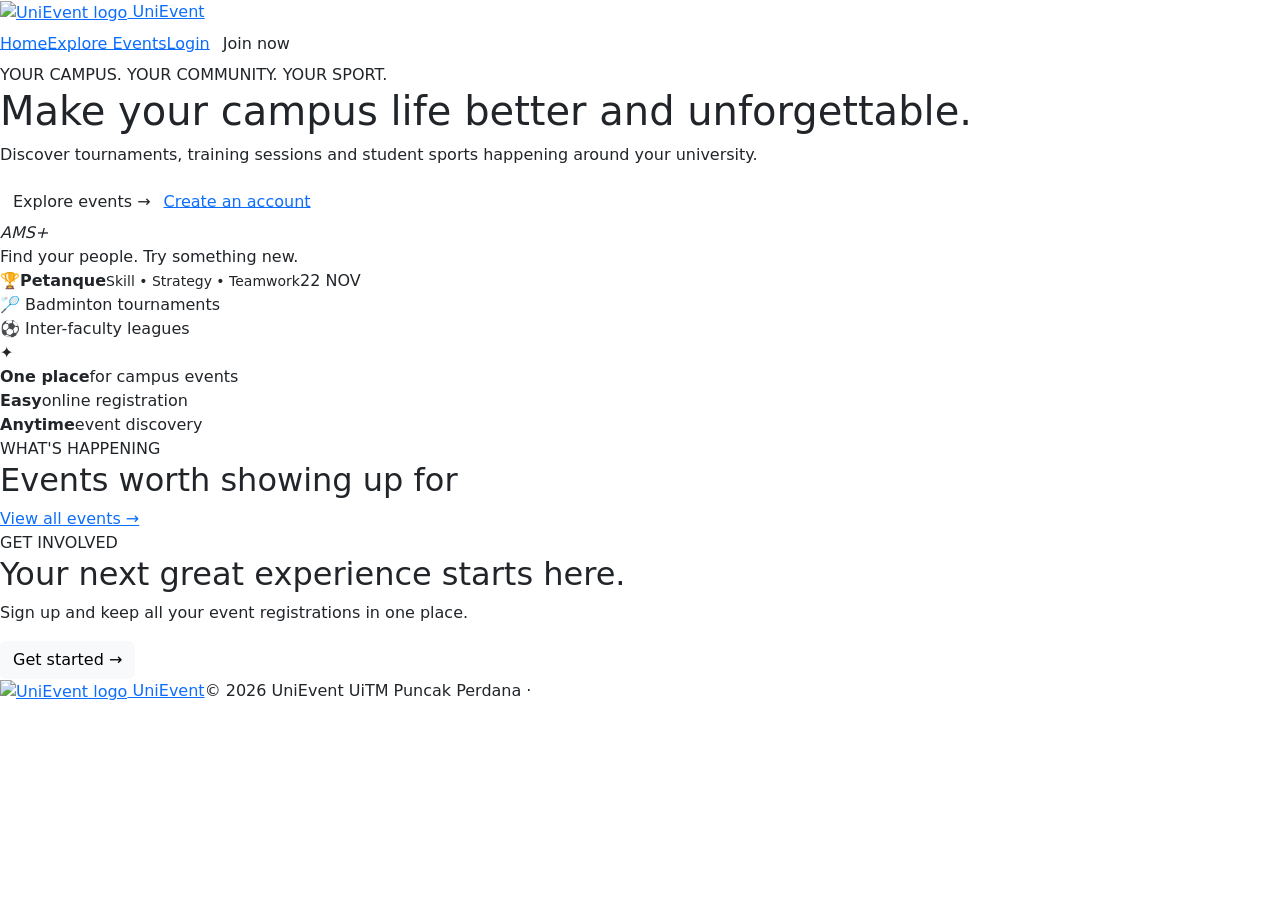
==== index.html @ e420d277 "Add files via upload" ====
<!DOCTYPE html>
<html lang="en">
<head>
  <meta charset="UTF-8"><meta name="viewport" content="width=device-width, initial-scale=1.0">
  <meta name="description" content="Discover, explore and register for university campus sports events with UniEvent.">
  <title>UniEvent | Campus Sports Events</title><link href="https://cdn.jsdelivr.net/npm/bootstrap@5.3.3/dist/css/bootstrap.min.css" rel="stylesheet"><link rel="stylesheet" href="css/style.css">
  <script defer src="js/app.js"></script>
</head>
<body>
<header class="topbar"><a class="brand" href="index.html"><img class="brand-logo" src="images/logo.jpg.png" alt="UniEvent logo"> UniEvent</a>
  <nav><a class="active" href="index.html">Home</a><a href="events.html">Explore Events</a><a href="login.html">Login</a><a class="btn btn-small" href="register.html">Join now</a></nav>
</header>
<main>
  <section class="hero wrap">
    <div class="hero-copy"><span class="eyebrow">YOUR CAMPUS. YOUR COMMUNITY. YOUR SPORT.</span>
      <h1>Make your campus life better and  <span class="gradient-text">unforgettable.</span></h1>
      <p>Discover tournaments, training sessions and student sports happening around your university.</p>
      <div class="hero-actions"><a class="btn" href="events.html">Explore events <span>→</span></a><a class="text-link" href="register.html">Create an account</a></div>
      <div class="hero-proof"><div class="avatar-stack"><i>A</i><i>M</i><i>S</i><i>+</i></div><span>Find your people. Try something new.</span></div>
    </div>
    <div class="hero-art"><div class="art-orbit orbit-one"></div><div class="art-orbit orbit-two"></div><div class="art-card art-card-main"><span class="art-emoji">🏆</span><b>Petanque</b><small>Skill • Strategy • Teamwork</small><span class="art-date">22 NOV</span></div><div class="floating-tag tag-one">🏸 Badminton tournaments</div><div class="floating-tag tag-two">⚽ Inter-faculty leagues</div><div class="art-spark">✦</div></div>
  </section>
  <section class="stats-strip wrap"><div><b>One place</b><span>for campus events</span></div><div><b>Easy</b><span>online registration</span></div><div><b>Anytime</b><span>event discovery</span></div></section>
  <section class="section wrap"><div class="section-heading"><div><span class="eyebrow">WHAT'S HAPPENING</span><h2>Events worth showing up for</h2></div><a class="text-link" href="events.html">View all events →</a></div><div id="featured-events" class="event-grid"></div></section>
  <section class="cta wrap"><div><span class="eyebrow">GET INVOLVED</span><h2>Your next great experience starts here.</h2><p>Sign up and keep all your event registrations in one place.</p></div><a class="btn btn-light" href="register.html">Get started →</a></section>
</main>
<footer class="footer"><div class="wrap footer-inner"><a class="brand" href="index.html"><img class="brand-logo" src="images/logo.jpg.png" alt="UniEvent logo"> UniEvent</a><span>© 2026 UniEvent UiTM Puncak Perdana · </span></div></footer>
</body></html>
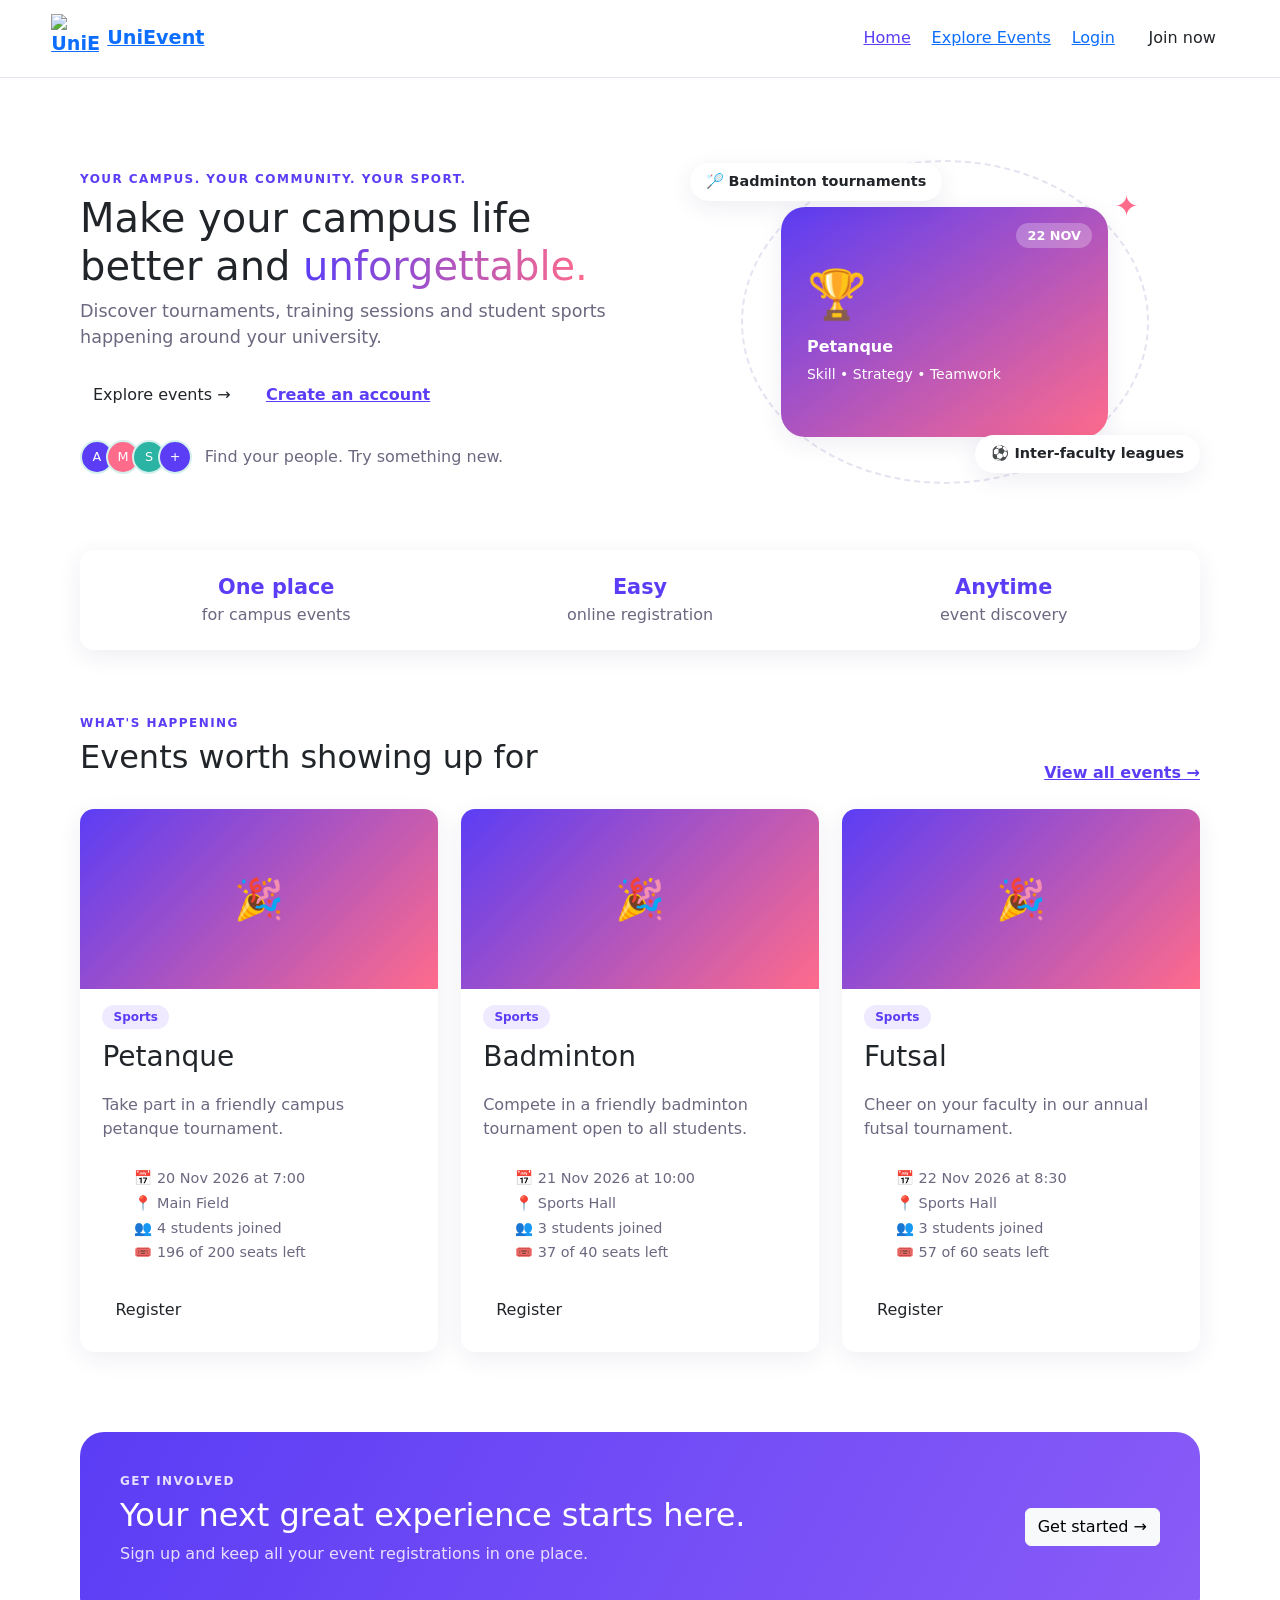
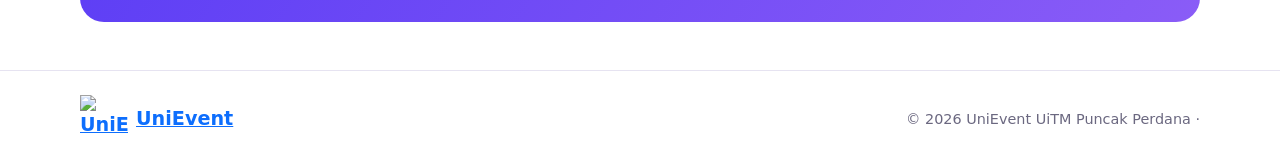
==== commit 6172937a: "Include Bootstrap and custom stylesheets in index.html Added link to external stylesheet and script." ====
--- a/index.html
+++ b/index.html
@@ -1,5 +1,7 @@
 <!DOCTYPE html>
 <html lang="en">
+  <link rel="stylesheet" href="style.css">
+<script defer src="app.js"></script>
 <head>
   <meta charset="UTF-8"><meta name="viewport" content="width=device-width, initial-scale=1.0">
   <meta name="description" content="Discover, explore and register for university campus sports events with UniEvent.">
@@ -25,4 +27,4 @@
   <section class="cta wrap"><div><span class="eyebrow">GET INVOLVED</span><h2>Your next great experience starts here.</h2><p>Sign up and keep all your event registrations in one place.</p></div><a class="btn btn-light" href="register.html">Get started →</a></section>
 </main>
 <footer class="footer"><div class="wrap footer-inner"><a class="brand" href="index.html"><img class="brand-logo" src="images/logo.jpg.png" alt="UniEvent logo"> UniEvent</a><span>© 2026 UniEvent UiTM Puncak Perdana · </span></div></footer>
-</body></html>+</body></html>
--- a/style.css
+++ b/style.css
@@ -0,0 +1,151 @@
+
+
+/* 1. VARIABLES */
+:root {
+  --bg: #d5f1ee; --surface: #ffffff; --ink: #1d1b2e; --muted: #6b6880;
+  --brand: #5b3df5; --brand-dark: #4529d4; --accent: #ff6b8b;
+  --line: #e6e3f1; --ok: #1a8f5a; --bad: #d1344f;
+  --radius: 14px; --shadow: 0 6px 24px rgba(40, 30, 100, .08);
+}
+
+/* 2. BASE */
+* { box-sizing: border-box; margin: 0; padding: 0; }
+body { font-family: "Segoe UI", system-ui, Arial, sans-serif; background: var(--bg); color: var(--ink); line-height: 1.6; }
+a { color: inherit; text-decoration: none; }
+ul { list-style: none; }
+h1 { font-size: clamp(2rem, 5vw, 3.4rem); line-height: 1.15; margin-bottom: .6rem; }
+h2 { font-size: 1.7rem; line-height: 1.25; }
+h3 { font-size: 1.15rem; }
+.wrap { width: min(1120px, 92%); margin: 0 auto; }
+.page-main { padding: 2.5rem 0 4rem; min-height: 70vh; }
+.muted { color: var(--muted); }
+.eyebrow { display: block; font-size: .75rem; font-weight: 700; letter-spacing: .12em; color: var(--brand); margin-bottom: .4rem; }
+.empty { grid-column: 1 / -1; padding: 2rem; text-align: center; color: var(--muted); background: var(--surface); border: 1px dashed var(--line); border-radius: var(--radius); }
+:focus-visible { outline: 3px solid var(--accent); outline-offset: 2px; }
+
+/* 3. HEADER / FOOTER */
+.topbar { display: flex; justify-content: space-between; align-items: center; padding: .9rem 4%; background: var(--surface); border-bottom: 1px solid var(--line); position: sticky; top: 0; z-index: 10; }
+.brand { display: flex; align-items: center; gap: .5rem; font-weight: 800; font-size: 1.2rem; }
+.brand-logo { display: block; width: 48px; height: 48px; object-fit: contain; }
+.brand-mark { display: grid; place-items: center; width: 34px; height: 34px; background: linear-gradient(135deg, var(--brand), var(--accent)); color: #fff; border-radius: 10px; }
+.topbar nav { display: flex; align-items: center; gap: 1.3rem; font-weight: 500; }
+.topbar nav a:hover, .topbar nav a.active { color: var(--brand); }
+.nav-button { background: none; border: 1px solid var(--line); padding: .4rem .9rem; border-radius: 999px; cursor: pointer; font: inherit; }
+.nav-button:hover { border-color: var(--brand); color: var(--brand); }
+.footer { background: var(--surface); border-top: 1px solid var(--line); padding: 1.5rem 0; color: var(--muted); font-size: .9rem; }
+.footer-inner { display: flex; justify-content: space-between; align-items: center; flex-wrap: wrap; gap: .5rem; }
+
+/* 4. BUTTONS */
+.btn { display: inline-block; background: var(--brand); color: #f5f7f7; border: 2px solid var(--brand); padding: .75rem 1.4rem; border-radius: 999px; font: inherit; font-weight: 600; cursor: pointer; transition: background .2s, transform .1s; }
+.btn:hover { background: var(--brand-dark); }
+.btn:active { transform: scale(.98); }
+.btn-small { padding: .4rem 1rem; font-size: .9rem; }
+.btn-outline { background: transparent; color: var(--brand); }
+.btn-outline:hover { background: var(--brand); color: #9470d3; }
+.btn-light { background: #8fb4d8; color: var(--brand); border-color: #74ed8e; }
+.btn-light:hover { background: #70e498; }
+.btn-danger { background: var(--bad); border-color: var(--bad); }
+.btn-danger:hover { background: #a82640; }
+.btn:disabled { opacity: .55; cursor: not-allowed; }
+.btn.full { width: 100%; }
+.text-link { color: var(--brand); font-weight: 600; }
+.text-link:hover { text-decoration: underline; }
+
+/* 5. HOME PAGE */
+.hero { display: grid; grid-template-columns: 1.1fr 1fr; gap: 3rem; align-items: center; padding: 4rem 0 3rem; }
+.gradient-text { background: linear-gradient(90deg, var(--brand), var(--accent)); -webkit-background-clip: text; background-clip: text; color: transparent; }
+.hero-copy p { color: var(--muted); font-size: 1.1rem; max-width: 52ch; }
+.hero-actions { display: flex; align-items: center; gap: 1.4rem; margin: 1.6rem 0; }
+.hero-proof { display: flex; align-items: center; gap: .8rem; color: var(--muted); }
+.avatar-stack { display: flex; }
+.avatar-stack i { width: 34px; height: 34px; margin-left: -8px; border: 2px solid var(--bg); border-radius: 50%; display: grid; place-items: center; font-style: normal; font-size: .8rem; color: #fff; background: var(--brand); }
+.avatar-stack i:nth-child(2) { background: var(--accent); }
+.avatar-stack i:nth-child(3) { background: #2bb3a3; }
+.avatar-stack i:first-child { margin-left: 0; }
+.hero-art { position: relative; min-height: 360px; }
+.art-orbit { position: absolute; border: 2px dashed var(--line); border-radius: 50%; }
+.orbit-one { inset: 5% 10%; }
+.orbit-two { inset: 20% 25%; }
+.art-card { position: absolute; inset: 18% 18%; background: linear-gradient(145deg, var(--brand), var(--accent)); color: #fff; border-radius: 24px; padding: 1.6rem; display: flex; flex-direction: column; justify-content: center; gap: .3rem; box-shadow: var(--shadow); }
+.art-emoji { font-size: 3rem; }
+.art-date { position: absolute; top: 1rem; right: 1rem; background: rgba(255,255,255,.25); padding: .2rem .7rem; border-radius: 999px; font-size: .8rem; font-weight: 700; }
+.floating-tag { position: absolute; background: var(--surface); padding: .5rem 1rem; border-radius: 999px; box-shadow: var(--shadow); font-size: .9rem; font-weight: 600; }
+.tag-one { top: 6%; left: 0; }
+.tag-two { bottom: 8%; right: 0; }
+.art-spark { position: absolute; top: 12%; right: 12%; color: var(--accent); font-size: 1.8rem; }
+.stats-strip { display: grid; grid-template-columns: repeat(3, 1fr); gap: 1rem; padding: 1.4rem; background: var(--surface); border-radius: var(--radius); box-shadow: var(--shadow); text-align: center; }
+.stats-strip b { display: block; font-size: 1.3rem; color: var(--brand); }
+.stats-strip span { color: var(--muted); }
+.section { padding: 4rem 0 2rem; }
+.section-heading { display: flex; justify-content: space-between; align-items: end; margin-bottom: 1.5rem; gap: 1rem; }
+.cta { display: flex; justify-content: space-between; align-items: center; gap: 1.5rem; margin: 3rem auto; padding: 2.5rem; border-radius: 24px; background: linear-gradient(120deg, var(--brand), #8a5cf7); color: #fff; }
+.cta .eyebrow, .cta p { color: #e7defe; }
+
+/* 6. EVENTS */
+.page-intro { margin-bottom: 1.8rem; }
+.page-intro p { color: var(--muted); }
+.filter-bar { display: flex; gap: .8rem; margin-bottom: 1.8rem; flex-wrap: wrap; }
+.filter-bar input, .filter-bar select { padding: .7rem 1rem; border: 1px solid var(--line); border-radius: 999px; font: inherit; background: var(--surface); }
+.filter-bar input { flex: 1; min-width: 220px; }
+.event-grid { display: grid; grid-template-columns: repeat(auto-fill, minmax(280px, 1fr)); gap: 1.4rem; }
+.event-card { background: var(--surface); border-radius: var(--radius); padding: 1.4rem; box-shadow: var(--shadow); display: flex; flex-direction: column; gap: .7rem; transition: transform .2s; }
+.event-card:hover { transform: translateY(-4px); }
+.event-image-wrap { height: 180px; margin: -1.4rem -1.4rem .3rem; position: relative; overflow: hidden; border-radius: var(--radius) var(--radius) 0 0; background: linear-gradient(135deg, #5b3df5, #ff6b8b); }
+.event-image { position: absolute; inset: 0; width: 100%; height: 100%; object-fit: cover; }
+.event-image-placeholder { height: 100%; display: grid; place-items: center; font-size: 2.5rem; }
+.event-card .btn { margin-top: auto; align-self: flex-start; }
+.tag { align-self: flex-start; background: #efeaff; color: var(--brand); font-size: .75rem; font-weight: 700; padding: .2rem .7rem; border-radius: 999px; }
+.event-meta { font-size: .9rem; color: var(--muted); display: grid; gap: .2rem; }
+.chart-panel { margin-bottom: 1.4rem; }
+.chart-grid { display: grid; grid-template-columns: repeat(2, minmax(0, 1fr)); gap: 1.4rem; }
+.chart-grid .chart-panel { margin-bottom: 1.4rem; min-width: 0; }
+.chart-container { position: relative; height: 320px; margin-top: 1rem; }
+
+/* 7. FORMS / AUTH */
+.auth-wrap { min-height: 80vh; display: grid; place-items: center; padding: 2rem 0; }
+.auth-card { width: min(440px, 92%); background: var(--surface); padding: 2.2rem; border-radius: 20px; box-shadow: var(--shadow); }
+.auth-card h1 { font-size: 1.8rem; }
+form { display: grid; gap: 1rem; margin-top: 1.2rem; }
+label { display: grid; gap: .3rem; font-weight: 600; font-size: .9rem; }
+input, select, textarea { padding: .7rem .9rem; border: 1px solid var(--line); border-radius: 10px; font: inherit; width: 100%; background: #fff; }
+input:focus, select:focus, textarea:focus { border-color: var(--brand); outline: none; box-shadow: 0 0 0 3px #e4dcff; }
+.form-message { min-height: 1.2rem; font-size: .9rem; }
+.form-message.error { color: var(--bad); }
+.form-message.success { color: var(--ok); }
+.auth-foot { margin-top: 1.2rem; text-align: center; color: var(--muted); }
+.auth-foot a { color: var(--brand); font-weight: 600; }
+.demo-box { margin-top: 1.2rem; padding: 1rem; background: #f3f0ff; border-radius: 10px; display: grid; gap: .2rem; font-size: .85rem; }
+
+/* 8. DASHBOARDS */
+.dashboard-heading { display: flex; justify-content: space-between; align-items: end; margin-bottom: 1.6rem; gap: 1rem; }
+.metric-grid { display: grid; grid-template-columns: repeat(2, 1fr); gap: 1.2rem; margin-bottom: 2.5rem; }
+.metric-grid.three { grid-template-columns: repeat(3, 1fr); margin-bottom: 1.6rem; }
+.metric { background: var(--surface); padding: 1.4rem; border-radius: var(--radius); box-shadow: var(--shadow); display: grid; }
+.metric span { color: var(--muted); font-size: .9rem; }
+.metric b { font-size: 2.2rem; color: var(--brand); line-height: 1.2; }
+.metric small { color: var(--muted); }
+.admin-layout { display: grid; grid-template-columns: 1fr 1fr; gap: 1.4rem; align-items: start; }
+.panel { background: var(--surface); padding: 1.6rem; border-radius: var(--radius); box-shadow: var(--shadow); }
+.form-row { display: grid; grid-template-columns: 1fr 1fr; gap: 1rem; }
+.admin-event-list { display: grid; grid-template-columns: repeat(auto-fit, minmax(240px, 1fr)); gap: .8rem; margin-top: 1rem; }
+.admin-event { display: flex; justify-content: space-between; align-items: center; gap: 1rem; padding: .9rem; border: 1px solid var(--line); border-radius: 10px; }
+.admin-event small { display: block; }
+.admin-actions { display: flex; gap: .5rem; }
+.participants-panel { margin-top: 1.4rem; }
+.participant-overview-grid { display: grid; grid-template-columns: repeat(auto-fit, minmax(240px, 1fr)); gap: 1rem; margin-top: 1rem; }
+.participant-group { min-width: 0; padding: 1rem; border: 1px solid var(--line); border-radius: 10px; }
+.participant-group ul { margin-top: .5rem; display: grid; gap: .2rem; }
+
+/* 9. RESPONSIVE */
+@media (max-width: 860px) {
+  .hero, .admin-layout, .chart-grid { grid-template-columns: 1fr; }
+  .hero-art { min-height: 300px; }
+  .metric-grid.three { grid-template-columns: 1fr; }
+  .cta { flex-direction: column; align-items: flex-start; }
+}
+@media (max-width: 560px) {
+  .topbar { flex-direction: column; gap: .6rem; }
+  .topbar nav { flex-wrap: wrap; justify-content: center; gap: .8rem; }
+  .stats-strip, .form-row { grid-template-columns: 1fr; }
+}
+@media (prefers-reduced-motion: reduce) { * { transition: none !important; } }
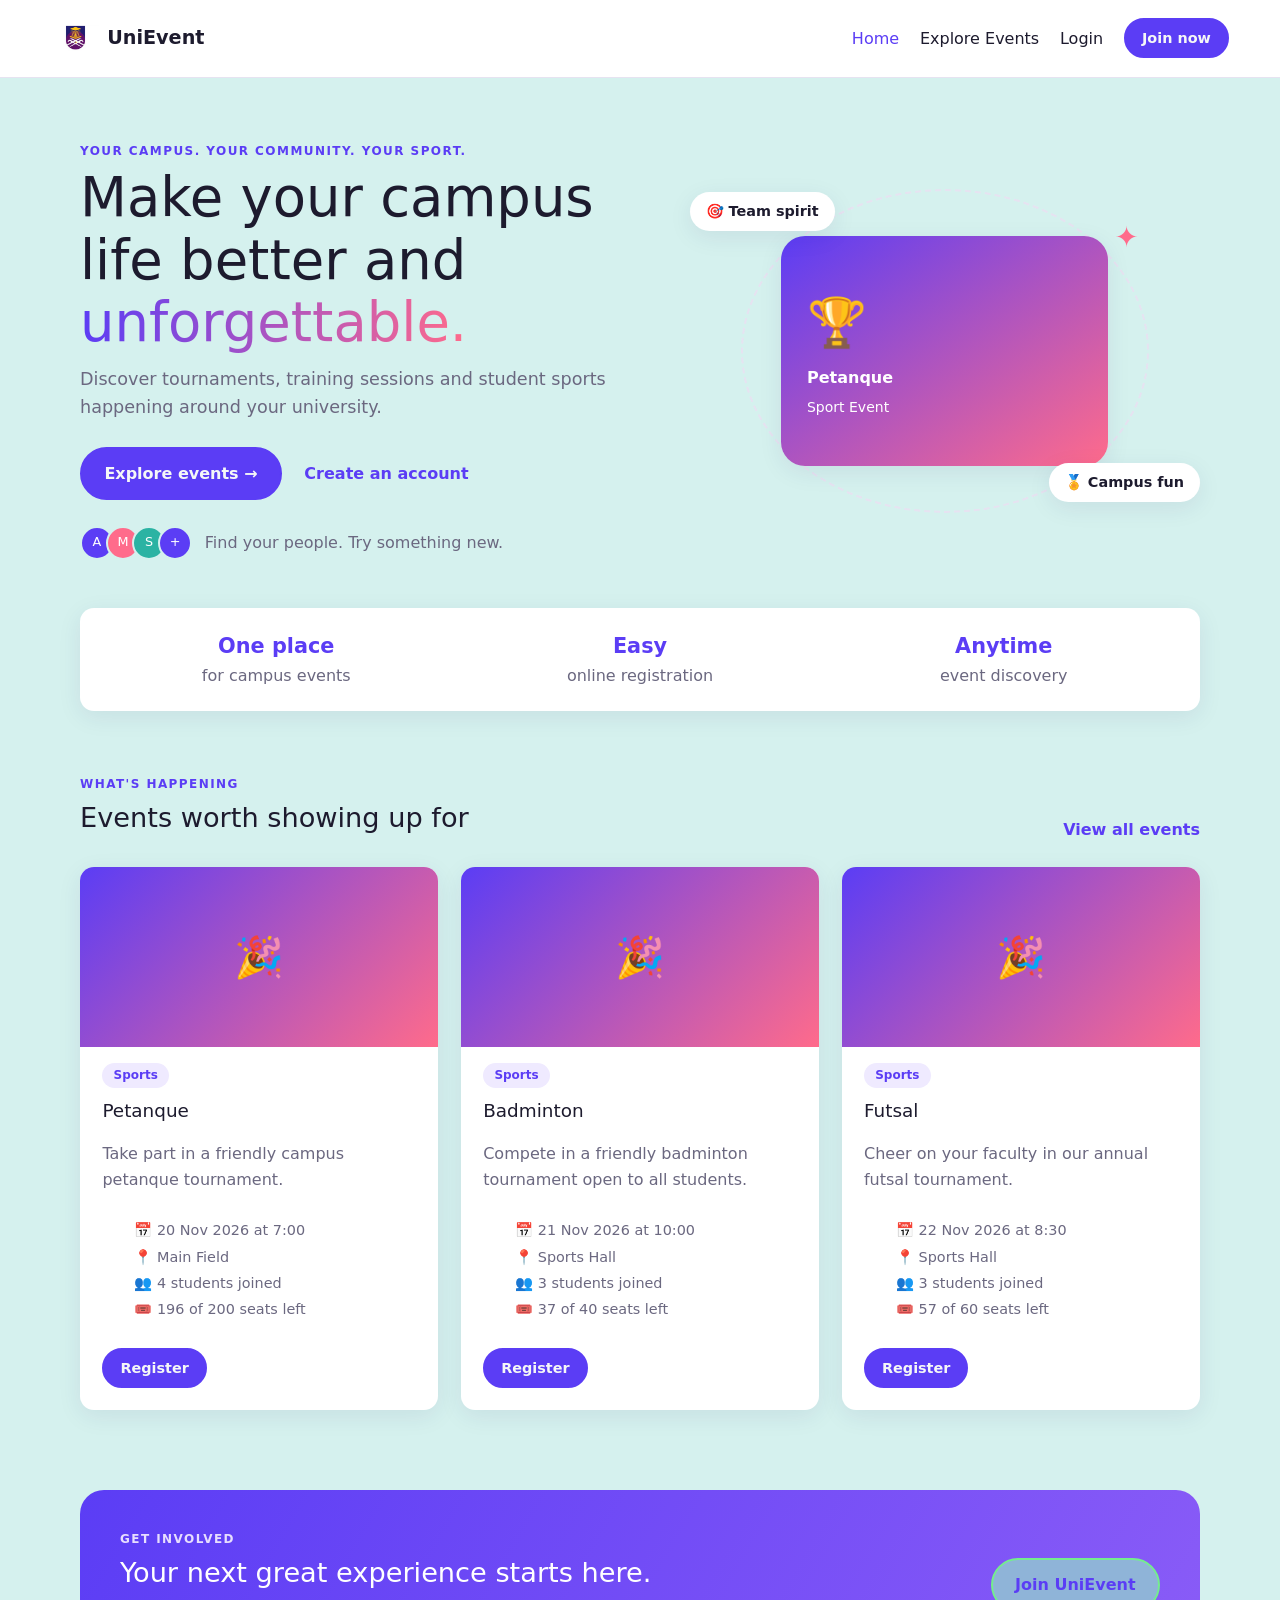
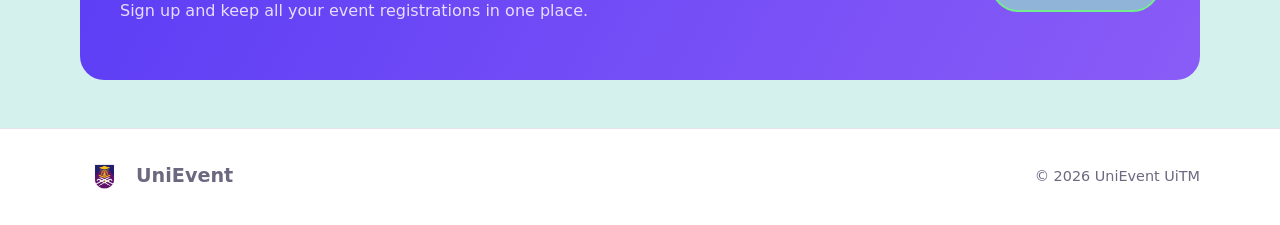
==== commit fc9d9d55: "Refactor index.html structure and improve layout" ====
--- a/index.html
+++ b/index.html
@@ -1,30 +1,123 @@
 <!DOCTYPE html>
 <html lang="en">
+<head>
+  <meta charset="UTF-8">
+  <meta name="viewport" content="width=device-width, initial-scale=1.0">
+  <meta name="description" content="Discover, explore and register for university campus sports events with UniEvent.">
+  <title>UniEvent | Campus Sports Events</title>
+
+  <link href="https://cdn.jsdelivr.net/npm/bootstrap@5.3.3/dist/css/bootstrap.min.css" rel="stylesheet">
   <link rel="stylesheet" href="style.css">
-<script defer src="app.js"></script>
-<head>
-  <meta charset="UTF-8"><meta name="viewport" content="width=device-width, initial-scale=1.0">
-  <meta name="description" content="Discover, explore and register for university campus sports events with UniEvent.">
-  <title>UniEvent | Campus Sports Events</title><link href="https://cdn.jsdelivr.net/npm/bootstrap@5.3.3/dist/css/bootstrap.min.css" rel="stylesheet"><link rel="stylesheet" href="css/style.css">
-  <script defer src="js/app.js"></script>
+  <script defer src="app.js"></script>
 </head>
+
 <body>
-<header class="topbar"><a class="brand" href="index.html"><img class="brand-logo" src="images/logo.jpg.png" alt="UniEvent logo"> UniEvent</a>
-  <nav><a class="active" href="index.html">Home</a><a href="events.html">Explore Events</a><a href="login.html">Login</a><a class="btn btn-small" href="register.html">Join now</a></nav>
-</header>
-<main>
-  <section class="hero wrap">
-    <div class="hero-copy"><span class="eyebrow">YOUR CAMPUS. YOUR COMMUNITY. YOUR SPORT.</span>
-      <h1>Make your campus life better and  <span class="gradient-text">unforgettable.</span></h1>
-      <p>Discover tournaments, training sessions and student sports happening around your university.</p>
-      <div class="hero-actions"><a class="btn" href="events.html">Explore events <span>→</span></a><a class="text-link" href="register.html">Create an account</a></div>
-      <div class="hero-proof"><div class="avatar-stack"><i>A</i><i>M</i><i>S</i><i>+</i></div><span>Find your people. Try something new.</span></div>
+  <header class="topbar">
+    <a class="brand" href="index.html">
+      <img class="brand-logo" src="logo.jpg.png" alt="UniEvent logo">
+      UniEvent
+    </a>
+
+    <nav>
+      <a class="active" href="index.html">Home</a>
+      <a href="events.html">Explore Events</a>
+      <a href="login.html">Login</a>
+      <a class="btn btn-small" href="register.html">Join now</a>
+    </nav>
+  </header>
+
+  <main>
+    <section class="hero wrap">
+      <div class="hero-copy">
+        <span class="eyebrow">YOUR CAMPUS. YOUR COMMUNITY. YOUR SPORT.</span>
+
+        <h1>
+          Make your campus life better and
+          <span class="gradient-text">unforgettable.</span>
+        </h1>
+
+        <p>
+          Discover tournaments, training sessions and student sports happening
+          around your university.
+        </p>
+
+        <div class="hero-actions">
+          <a class="btn" href="events.html">Explore events <span>→</span></a>
+          <a class="text-link" href="register.html">Create an account</a>
+        </div>
+
+        <div class="hero-proof">
+          <div class="avatar-stack">
+            <i>A</i><i>M</i><i>S</i><i>+</i>
+          </div>
+          <span>Find your people. Try something new.</span>
+        </div>
+      </div>
+
+      <div class="hero-art">
+        <div class="art-orbit orbit-one"></div>
+        <div class="art-orbit orbit-two"></div>
+
+        <div class="art-card art-card-main">
+          <span class="art-emoji">🏆</span>
+          <b>Petanque</b>
+          <small>Sport Event</small>
+        </div>
+
+        <span class="floating-tag tag-one">🎯 Team spirit</span>
+        <span class="floating-tag tag-two">🏅 Campus fun</span>
+        <span class="art-spark">✦</span>
+      </div>
+    </section>
+
+    <section class="stats-strip wrap">
+      <div>
+        <b>One place</b>
+        <span>for campus events</span>
+      </div>
+      <div>
+        <b>Easy</b>
+        <span>online registration</span>
+      </div>
+      <div>
+        <b>Anytime</b>
+        <span>event discovery</span>
+      </div>
+    </section>
+
+    <section class="section wrap">
+      <div class="section-heading">
+        <div>
+          <span class="eyebrow">WHAT'S HAPPENING</span>
+          <h2>Events worth showing up for</h2>
+        </div>
+
+        <a class="text-link" href="events.html">View all events</a>
+      </div>
+
+      <div id="featured-events" class="event-grid"></div>
+    </section>
+
+    <section class="cta wrap">
+      <div>
+        <span class="eyebrow">GET INVOLVED</span>
+        <h2>Your next great experience starts here.</h2>
+        <p>Sign up and keep all your event registrations in one place.</p>
+      </div>
+
+      <a class="btn btn-light" href="register.html">Join UniEvent</a>
+    </section>
+  </main>
+
+  <footer class="footer">
+    <div class="wrap footer-inner">
+      <a class="brand" href="index.html">
+        <img class="brand-logo" src="logo.jpg.png" alt="UniEvent logo">
+        UniEvent
+      </a>
+
+      <span>© 2026 UniEvent UiTM</span>
     </div>
-    <div class="hero-art"><div class="art-orbit orbit-one"></div><div class="art-orbit orbit-two"></div><div class="art-card art-card-main"><span class="art-emoji">🏆</span><b>Petanque</b><small>Skill • Strategy • Teamwork</small><span class="art-date">22 NOV</span></div><div class="floating-tag tag-one">🏸 Badminton tournaments</div><div class="floating-tag tag-two">⚽ Inter-faculty leagues</div><div class="art-spark">✦</div></div>
-  </section>
-  <section class="stats-strip wrap"><div><b>One place</b><span>for campus events</span></div><div><b>Easy</b><span>online registration</span></div><div><b>Anytime</b><span>event discovery</span></div></section>
-  <section class="section wrap"><div class="section-heading"><div><span class="eyebrow">WHAT'S HAPPENING</span><h2>Events worth showing up for</h2></div><a class="text-link" href="events.html">View all events →</a></div><div id="featured-events" class="event-grid"></div></section>
-  <section class="cta wrap"><div><span class="eyebrow">GET INVOLVED</span><h2>Your next great experience starts here.</h2><p>Sign up and keep all your event registrations in one place.</p></div><a class="btn btn-light" href="register.html">Get started →</a></section>
-</main>
-<footer class="footer"><div class="wrap footer-inner"><a class="brand" href="index.html"><img class="brand-logo" src="images/logo.jpg.png" alt="UniEvent logo"> UniEvent</a><span>© 2026 UniEvent UiTM Puncak Perdana · </span></div></footer>
-</body></html>
+  </footer>
+</body>
+</html>
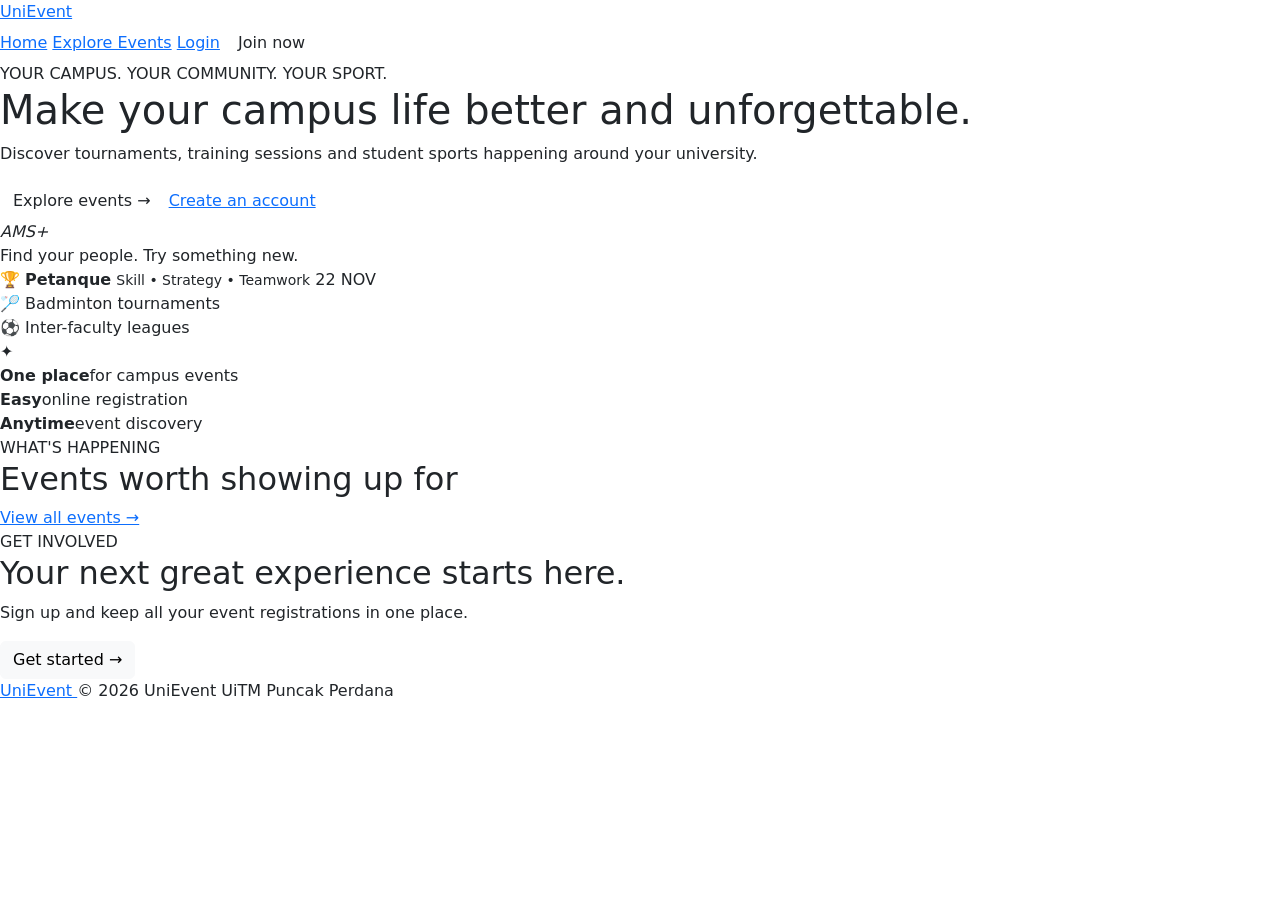
==== commit 67585847: "Update index.html" ====
--- a/index.html
+++ b/index.html
@@ -5,19 +5,16 @@
   <meta name="viewport" content="width=device-width, initial-scale=1.0">
   <meta name="description" content="Discover, explore and register for university campus sports events with UniEvent.">
   <title>UniEvent | Campus Sports Events</title>
-
   <link href="https://cdn.jsdelivr.net/npm/bootstrap@5.3.3/dist/css/bootstrap.min.css" rel="stylesheet">
-  <link rel="stylesheet" href="style.css">
-  <script defer src="app.js"></script>
+  <link rel="stylesheet" href="css/style.css">
+  <script defer src="js/app.js"></script>
 </head>
-
 <body>
   <header class="topbar">
     <a class="brand" href="index.html">
-      <img class="brand-logo" src="logo.jpg.png" alt="UniEvent logo">
+      <img class="brand-logo" src="images/logo.jpg.png" alt="UniEvent logo" onerror="this.style.display='none'">
       UniEvent
     </a>
-
     <nav>
       <a class="active" href="index.html">Home</a>
       <a href="events.html">Explore Events</a>
@@ -30,71 +27,43 @@
     <section class="hero wrap">
       <div class="hero-copy">
         <span class="eyebrow">YOUR CAMPUS. YOUR COMMUNITY. YOUR SPORT.</span>
-
-        <h1>
-          Make your campus life better and
-          <span class="gradient-text">unforgettable.</span>
-        </h1>
-
-        <p>
-          Discover tournaments, training sessions and student sports happening
-          around your university.
-        </p>
-
+        <h1>Make your campus life better and <span class="gradient-text">unforgettable.</span></h1>
+        <p>Discover tournaments, training sessions and student sports happening around your university.</p>
         <div class="hero-actions">
           <a class="btn" href="events.html">Explore events <span>→</span></a>
           <a class="text-link" href="register.html">Create an account</a>
         </div>
-
         <div class="hero-proof">
-          <div class="avatar-stack">
-            <i>A</i><i>M</i><i>S</i><i>+</i>
-          </div>
+          <div class="avatar-stack"><i>A</i><i>M</i><i>S</i><i>+</i></div>
           <span>Find your people. Try something new.</span>
         </div>
       </div>
-
       <div class="hero-art">
         <div class="art-orbit orbit-one"></div>
         <div class="art-orbit orbit-two"></div>
-
         <div class="art-card art-card-main">
           <span class="art-emoji">🏆</span>
           <b>Petanque</b>
-          <small>Sport Event</small>
+          <small>Skill • Strategy • Teamwork</small>
+          <span class="art-date">22 NOV</span>
         </div>
-
-        <span class="floating-tag tag-one">🎯 Team spirit</span>
-        <span class="floating-tag tag-two">🏅 Campus fun</span>
-        <span class="art-spark">✦</span>
+        <div class="floating-tag tag-one">🏸 Badminton tournaments</div>
+        <div class="floating-tag tag-two">⚽ Inter-faculty leagues</div>
+        <div class="art-spark">✦</div>
       </div>
     </section>
 
     <section class="stats-strip wrap">
-      <div>
-        <b>One place</b>
-        <span>for campus events</span>
-      </div>
-      <div>
-        <b>Easy</b>
-        <span>online registration</span>
-      </div>
-      <div>
-        <b>Anytime</b>
-        <span>event discovery</span>
-      </div>
+      <div><b>One place</b><span>for campus events</span></div>
+      <div><b>Easy</b><span>online registration</span></div>
+      <div><b>Anytime</b><span>event discovery</span></div>
     </section>
 
     <section class="section wrap">
       <div class="section-heading">
-        <div>
-          <span class="eyebrow">WHAT'S HAPPENING</span>
-          <h2>Events worth showing up for</h2>
-        </div>
-
-        <a class="text-link" href="events.html">View all events</a>
+        <div><span class="eyebrow">WHAT'S HAPPENING</span><h2>Events worth showing up for</h2></div>
+        <a class="text-link" href="events.html">View all events →</a>
       </div>
-
       <div id="featured-events" class="event-grid"></div>
     </section>
 
@@ -104,19 +73,17 @@
         <h2>Your next great experience starts here.</h2>
         <p>Sign up and keep all your event registrations in one place.</p>
       </div>
-
-      <a class="btn btn-light" href="register.html">Join UniEvent</a>
+      <a class="btn btn-light" href="register.html">Get started →</a>
     </section>
   </main>
 
   <footer class="footer">
     <div class="wrap footer-inner">
       <a class="brand" href="index.html">
-        <img class="brand-logo" src="logo.jpg.png" alt="UniEvent logo">
+        <img class="brand-logo" src="images/logo.jpg.png" alt="UniEvent logo" onerror="this.style.display='none'">
         UniEvent
       </a>
-
-      <span>© 2026 UniEvent UiTM</span>
+      <span>© 2026 UniEvent UiTM Puncak Perdana</span>
     </div>
   </footer>
 </body>
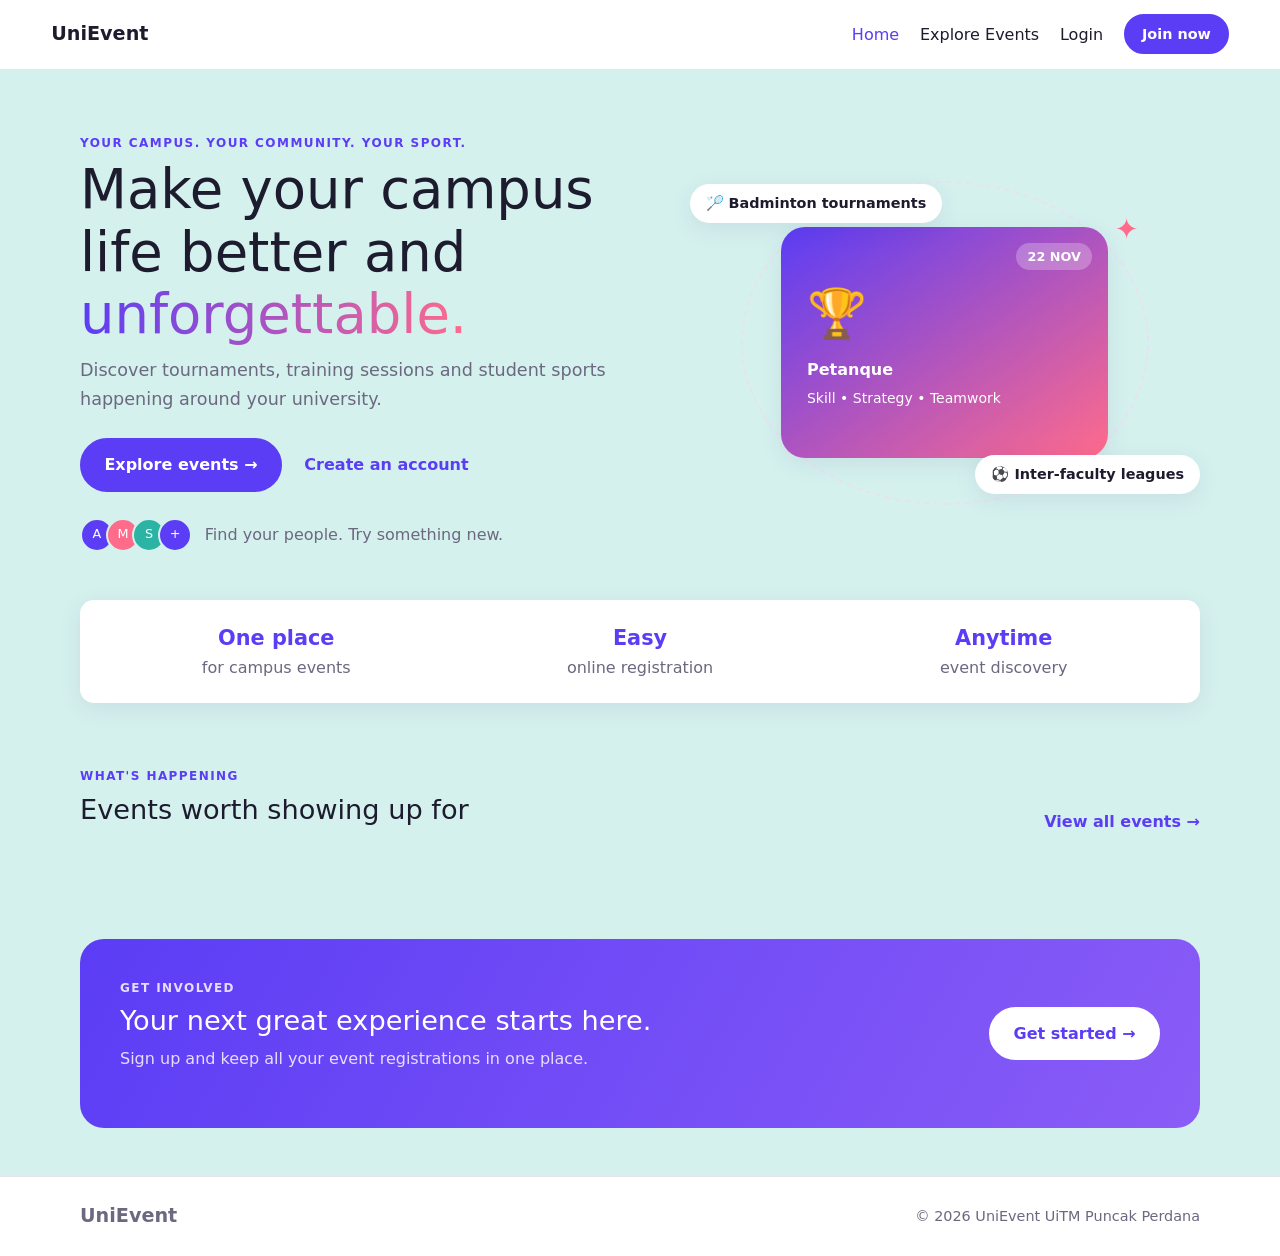
==== commit 2a5ce2e9: "Fix stylesheet link path in index.html" ====
--- a/index.html
+++ b/index.html
@@ -6,7 +6,7 @@
   <meta name="description" content="Discover, explore and register for university campus sports events with UniEvent.">
   <title>UniEvent | Campus Sports Events</title>
   <link href="https://cdn.jsdelivr.net/npm/bootstrap@5.3.3/dist/css/bootstrap.min.css" rel="stylesheet">
-  <link rel="stylesheet" href="css/style.css">
+  <link rel="stylesheet" href="style.css">
   <script defer src="js/app.js"></script>
 </head>
 <body>
--- a/style.css
+++ b/style.css
@@ -0,0 +1,148 @@
+/* 1. VARIABLES */
+:root {
+  --bg: #d5f1ee; --surface: #ffffff; --ink: #1d1b2e; --muted: #6b6880;
+  --brand: #5b3df5; --brand-dark: #4529d4; --accent: #ff6b8b;
+  --line: #e6e3f1; --ok: #1a8f5a; --bad: #d1344f;
+  --radius: 14px; --shadow: 0 6px 24px rgba(40, 30, 100, .08);
+}
+
+/* 2. BASE */
+* { box-sizing: border-box; margin: 0; padding: 0; }
+body { font-family: "Segoe UI", system-ui, Arial, sans-serif; background: var(--bg); color: var(--ink); line-height: 1.6; }
+a { color: inherit; text-decoration: none; }
+ul { list-style: none; }
+h1 { font-size: clamp(2rem, 5vw, 3.4rem); line-height: 1.15; margin-bottom: .6rem; }
+h2 { font-size: 1.7rem; line-height: 1.25; }
+h3 { font-size: 1.15rem; }
+.wrap { width: min(1120px, 92%); margin: 0 auto; }
+.page-main { padding: 2.5rem 0 4rem; min-height: 70vh; }
+.muted { color: var(--muted); }
+.eyebrow { display: block; font-size: .75rem; font-weight: 700; letter-spacing: .12em; color: var(--brand); margin-bottom: .4rem; }
+.empty { grid-column: 1 / -1; padding: 2rem; text-align: center; color: var(--muted); background: var(--surface); border: 1px dashed var(--line); border-radius: var(--radius); }
+:focus-visible { outline: 3px solid var(--accent); outline-offset: 2px; }
+
+/* 3. HEADER / FOOTER */
+.topbar { display: flex; justify-content: space-between; align-items: center; padding: .9rem 4%; background: var(--surface); border-bottom: 1px solid var(--line); position: sticky; top: 0; z-index: 10; }
+.brand { display: flex; align-items: center; gap: .5rem; font-weight: 800; font-size: 1.2rem; }
+.brand-logo { display: block; width: 48px; height: 48px; object-fit: contain; }
+.topbar nav { display: flex; align-items: center; gap: 1.3rem; font-weight: 500; }
+.topbar nav a:hover, .topbar nav a.active { color: var(--brand); }
+.nav-button { background: none; border: 1px solid var(--line); padding: .4rem .9rem; border-radius: 999px; cursor: pointer; font: inherit; }
+.nav-button:hover { border-color: var(--brand); color: var(--brand); }
+.footer { background: var(--surface); border-top: 1px solid var(--line); padding: 1.5rem 0; color: var(--muted); font-size: .9rem; }
+.footer-inner { display: flex; justify-content: space-between; align-items: center; flex-wrap: wrap; gap: .5rem; }
+
+/* 4. BUTTONS */
+.btn { display: inline-block; background: var(--brand); color: #ffffff; border: 2px solid var(--brand); padding: .75rem 1.4rem; border-radius: 999px; font: inherit; font-weight: 600; cursor: pointer; transition: background .2s, transform .1s; }
+.btn:hover { background: var(--brand-dark); }
+.btn:active { transform: scale(.98); }
+.btn-small { padding: .4rem 1rem; font-size: .9rem; }
+.btn-outline { background: transparent; color: var(--brand); }
+.btn-outline:hover { background: var(--brand); color: #ffffff; }
+.btn-light { background: #ffffff; color: var(--brand); border-color: #ffffff; }
+.btn-light:hover { background: #efeaff; }
+.btn-danger { background: var(--bad); border-color: var(--bad); }
+.btn-danger:hover { background: #a82640; }
+.btn:disabled { opacity: .55; cursor: not-allowed; }
+.btn.full { width: 100%; }
+.text-link { color: var(--brand); font-weight: 600; }
+.text-link:hover { text-decoration: underline; }
+
+/* 5. HOME PAGE */
+.hero { display: grid; grid-template-columns: 1.1fr 1fr; gap: 3rem; align-items: center; padding: 4rem 0 3rem; }
+.gradient-text { background: linear-gradient(90deg, var(--brand), var(--accent)); -webkit-background-clip: text; background-clip: text; color: transparent; }
+.hero-copy p { color: var(--muted); font-size: 1.1rem; max-width: 52ch; }
+.hero-actions { display: flex; align-items: center; gap: 1.4rem; margin: 1.6rem 0; }
+.hero-proof { display: flex; align-items: center; gap: .8rem; color: var(--muted); }
+.avatar-stack { display: flex; }
+.avatar-stack i { width: 34px; height: 34px; margin-left: -8px; border: 2px solid var(--bg); border-radius: 50%; display: grid; place-items: center; font-style: normal; font-size: .8rem; color: #fff; background: var(--brand); }
+.avatar-stack i:nth-child(2) { background: var(--accent); }
+.avatar-stack i:nth-child(3) { background: #2bb3a3; }
+.avatar-stack i:first-child { margin-left: 0; }
+.hero-art { position: relative; min-height: 360px; }
+.art-orbit { position: absolute; border: 2px dashed var(--line); border-radius: 50%; }
+.orbit-one { inset: 5% 10%; }
+.orbit-two { inset: 20% 25%; }
+.art-card { position: absolute; inset: 18% 18%; background: linear-gradient(145deg, var(--brand), var(--accent)); color: #fff; border-radius: 24px; padding: 1.6rem; display: flex; flex-direction: column; justify-content: center; gap: .3rem; box-shadow: var(--shadow); }
+.art-emoji { font-size: 3rem; }
+.art-date { position: absolute; top: 1rem; right: 1rem; background: rgba(255,255,255,.25); padding: .2rem .7rem; border-radius: 999px; font-size: .8rem; font-weight: 700; }
+.floating-tag { position: absolute; background: var(--surface); padding: .5rem 1rem; border-radius: 999px; box-shadow: var(--shadow); font-size: .9rem; font-weight: 600; }
+.tag-one { top: 6%; left: 0; }
+.tag-two { bottom: 8%; right: 0; }
+.art-spark { position: absolute; top: 12%; right: 12%; color: var(--accent); font-size: 1.8rem; }
+.stats-strip { display: grid; grid-template-columns: repeat(3, 1fr); gap: 1rem; padding: 1.4rem; background: var(--surface); border-radius: var(--radius); box-shadow: var(--shadow); text-align: center; }
+.stats-strip b { display: block; font-size: 1.3rem; color: var(--brand); }
+.stats-strip span { color: var(--muted); }
+.section { padding: 4rem 0 2rem; }
+.section-heading { display: flex; justify-content: space-between; align-items: end; margin-bottom: 1.5rem; gap: 1rem; }
+.cta { display: flex; justify-content: space-between; align-items: center; gap: 1.5rem; margin: 3rem auto; padding: 2.5rem; border-radius: 24px; background: linear-gradient(120deg, var(--brand), #8a5cf7); color: #fff; }
+.cta .eyebrow, .cta p { color: #e7defe; }
+
+/* 6. EVENTS */
+.page-intro { margin-bottom: 1.8rem; }
+.page-intro p { color: var(--muted); }
+.filter-bar { display: flex; gap: .8rem; margin-bottom: 1.8rem; flex-wrap: wrap; }
+.filter-bar input, .filter-bar select { padding: .7rem 1rem; border: 1px solid var(--line); border-radius: 999px; font: inherit; background: var(--surface); }
+.filter-bar input { flex: 1; min-width: 220px; }
+.event-grid { display: grid; grid-template-columns: repeat(auto-fill, minmax(280px, 1fr)); gap: 1.4rem; }
+.event-card { background: var(--surface); border-radius: var(--radius); padding: 1.4rem; box-shadow: var(--shadow); display: flex; flex-direction: column; gap: .7rem; transition: transform .2s; }
+.event-card:hover { transform: translateY(-4px); }
+.event-image-wrap { height: 180px; margin: -1.4rem -1.4rem .3rem; position: relative; overflow: hidden; border-radius: var(--radius) var(--radius) 0 0; background: linear-gradient(135deg, #5b3df5, #ff6b8b); }
+.event-image { position: absolute; inset: 0; width: 100%; height: 100%; object-fit: cover; }
+.event-image-placeholder { height: 100%; display: grid; place-items: center; font-size: 2.5rem; }
+.event-card .btn { margin-top: auto; align-self: flex-start; }
+.tag { align-self: flex-start; background: #efeaff; color: var(--brand); font-size: .75rem; font-weight: 700; padding: .2rem .7rem; border-radius: 999px; }
+.event-meta { font-size: .9rem; color: var(--muted); display: grid; gap: .2rem; }
+.chart-panel { margin-bottom: 1.4rem; }
+.chart-grid { display: grid; grid-template-columns: repeat(2, minmax(0, 1fr)); gap: 1.4rem; }
+.chart-grid .chart-panel { margin-bottom: 1.4rem; min-width: 0; }
+.chart-container { position: relative; height: 320px; margin-top: 1rem; }
+
+/* 7. FORMS / AUTH */
+.auth-wrap { min-height: 80vh; display: grid; place-items: center; padding: 2rem 0; }
+.auth-card { width: min(440px, 92%); background: var(--surface); padding: 2.2rem; border-radius: 20px; box-shadow: var(--shadow); }
+.auth-card h1 { font-size: 1.8rem; }
+form { display: grid; gap: 1rem; margin-top: 1.2rem; }
+label { display: grid; gap: .3rem; font-weight: 600; font-size: .9rem; }
+input, select, textarea { padding: .7rem .9rem; border: 1px solid var(--line); border-radius: 10px; font: inherit; width: 100%; background: #fff; }
+input:focus, select:focus, textarea:focus { border-color: var(--brand); outline: none; box-shadow: 0 0 0 3px #e4dcff; }
+.form-message { min-height: 1.2rem; font-size: .9rem; }
+.form-message.error { color: var(--bad); }
+.form-message.success { color: var(--ok); }
+.auth-foot { margin-top: 1.2rem; text-align: center; color: var(--muted); }
+.auth-foot a { color: var(--brand); font-weight: 600; }
+.demo-box { margin-top: 1.2rem; padding: 1rem; background: #f3f0ff; border-radius: 10px; display: grid; gap: .2rem; font-size: .85rem; }
+
+/* 8. DASHBOARDS */
+.dashboard-heading { display: flex; justify-content: space-between; align-items: end; margin-bottom: 1.6rem; gap: 1rem; }
+.metric-grid { display: grid; grid-template-columns: repeat(2, 1fr); gap: 1.2rem; margin-bottom: 2.5rem; }
+.metric-grid.three { grid-template-columns: repeat(3, 1fr); margin-bottom: 1.6rem; }
+.metric { background: var(--surface); padding: 1.4rem; border-radius: var(--radius); box-shadow: var(--shadow); display: grid; }
+.metric span { color: var(--muted); font-size: .9rem; }
+.metric b { font-size: 2.2rem; color: var(--brand); line-height: 1.2; }
+.metric small { color: var(--muted); }
+.admin-layout { display: grid; grid-template-columns: 1fr 1fr; gap: 1.4rem; align-items: start; }
+.panel { background: var(--surface); padding: 1.6rem; border-radius: var(--radius); box-shadow: var(--shadow); }
+.form-row { display: grid; grid-template-columns: 1fr 1fr; gap: 1rem; }
+.admin-event-list { display: grid; grid-template-columns: repeat(auto-fit, minmax(240px, 1fr)); gap: .8rem; margin-top: 1rem; }
+.admin-event { display: flex; justify-content: space-between; align-items: center; gap: 1rem; padding: .9rem; border: 1px solid var(--line); border-radius: 10px; }
+.admin-event small { display: block; }
+.admin-actions { display: flex; gap: .5rem; }
+.participants-panel { margin-top: 1.4rem; }
+.participant-overview-grid { display: grid; grid-template-columns: repeat(auto-fit, minmax(240px, 1fr)); gap: 1rem; margin-top: 1rem; }
+.participant-group { min-width: 0; padding: 1rem; border: 1px solid var(--line); border-radius: 10px; }
+.participant-group ul { margin-top: .5rem; display: grid; gap: .2rem; }
+
+/* 9. RESPONSIVE */
+@media (max-width: 860px) {
+  .hero, .admin-layout, .chart-grid { grid-template-columns: 1fr; }
+  .hero-art { min-height: 300px; }
+  .metric-grid.three { grid-template-columns: 1fr; }
+  .cta { flex-direction: column; align-items: flex-start; }
+}
+@media (max-width: 560px) {
+  .topbar { flex-direction: column; gap: .6rem; }
+  .topbar nav { flex-wrap: wrap; justify-content: center; gap: .8rem; }
+  .stats-strip, .form-row { grid-template-columns: 1fr; }
+}
+@media (prefers-reduced-motion: reduce) { * { transition: none !important; } }
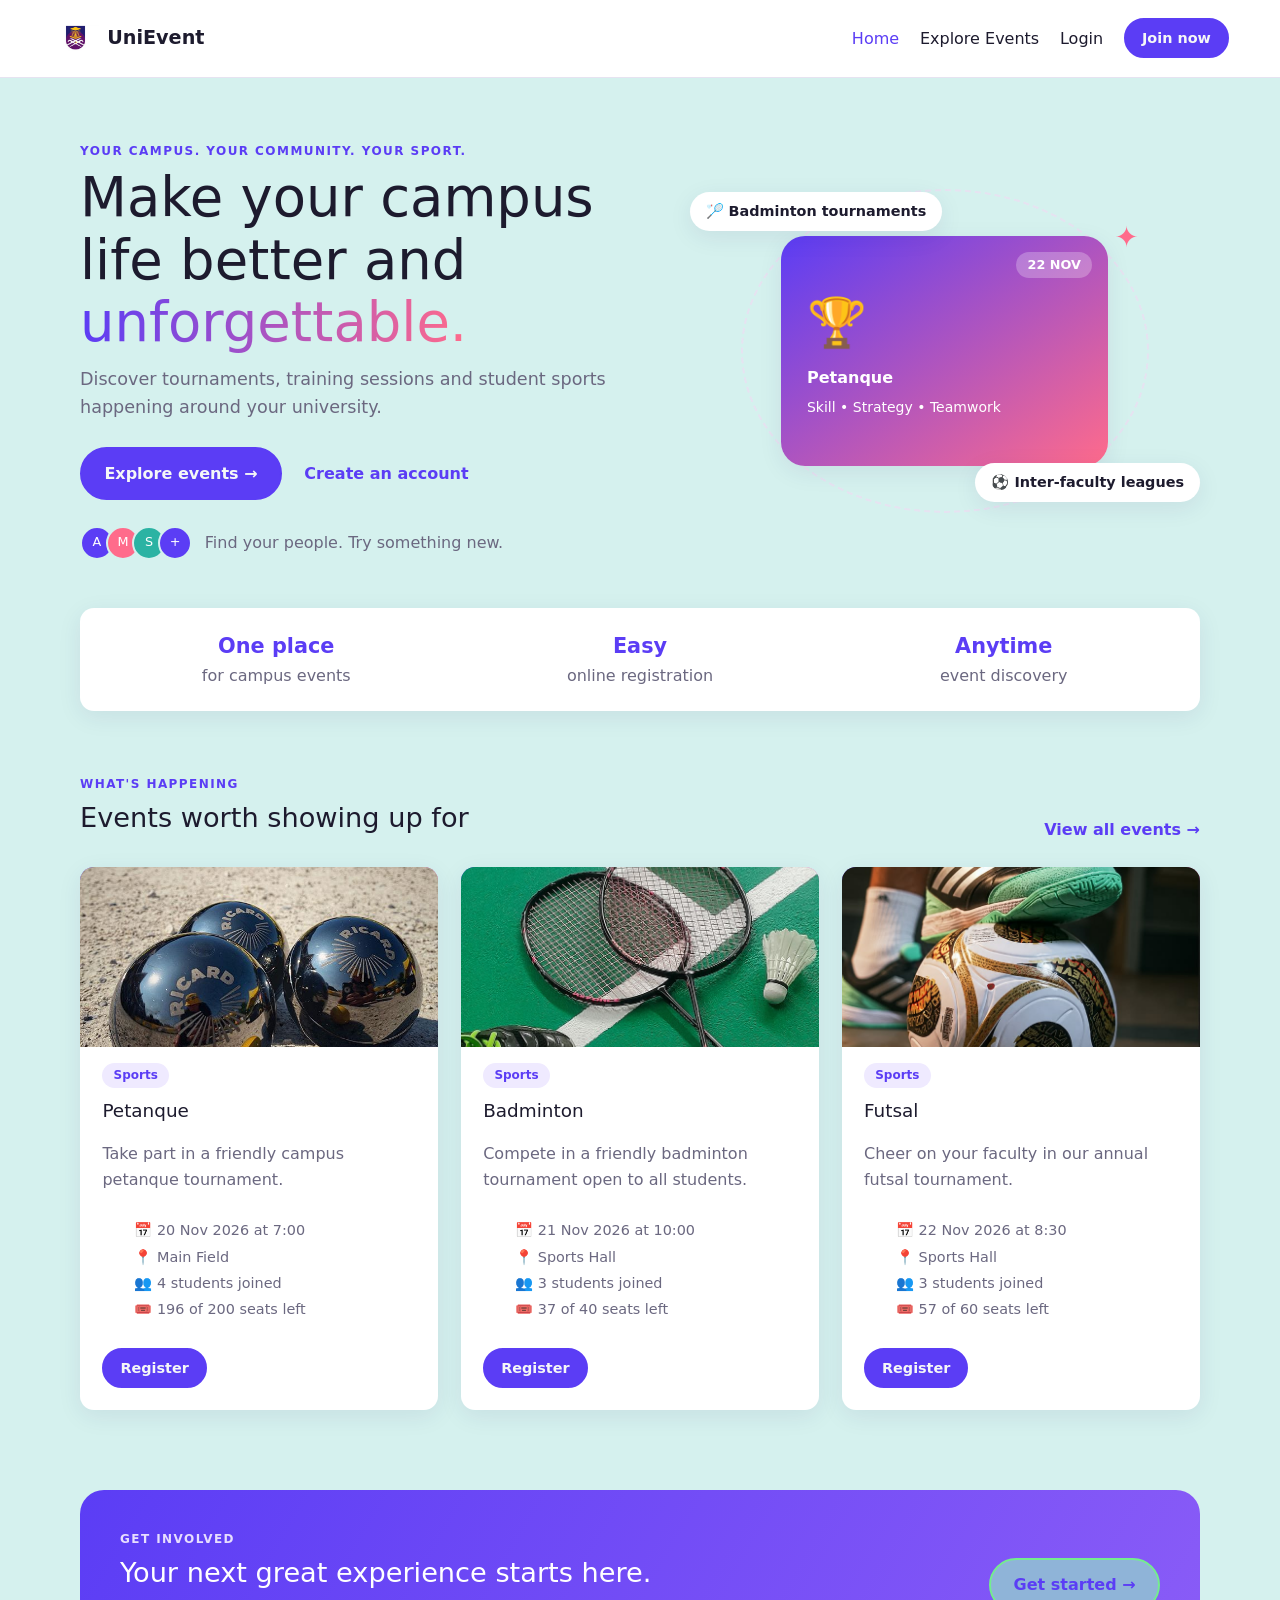
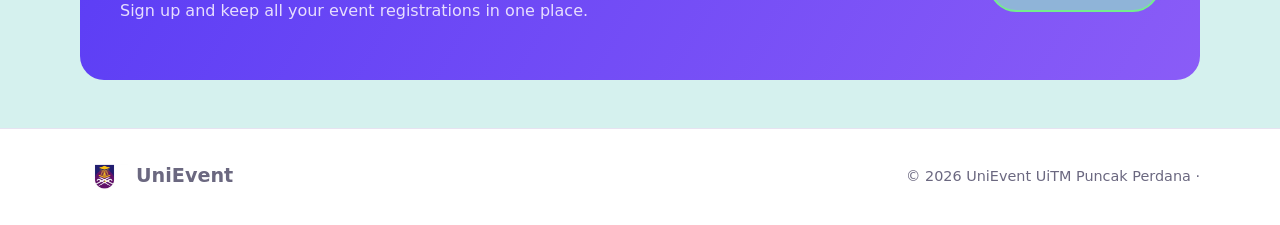
==== commit 931962b6: "Add files via upload" ====
--- a/index.html
+++ b/index.html
@@ -1,90 +1,28 @@
 <!DOCTYPE html>
 <html lang="en">
 <head>
-  <meta charset="UTF-8">
-  <meta name="viewport" content="width=device-width, initial-scale=1.0">
+  <meta charset="UTF-8"><meta name="viewport" content="width=device-width, initial-scale=1.0">
   <meta name="description" content="Discover, explore and register for university campus sports events with UniEvent.">
-  <title>UniEvent | Campus Sports Events</title>
-  <link href="https://cdn.jsdelivr.net/npm/bootstrap@5.3.3/dist/css/bootstrap.min.css" rel="stylesheet">
-  <link rel="stylesheet" href="style.css">
+  <title>UniEvent | Campus Sports Events</title><link href="https://cdn.jsdelivr.net/npm/bootstrap@5.3.3/dist/css/bootstrap.min.css" rel="stylesheet"><link rel="stylesheet" href="css/style.css">
   <script defer src="js/app.js"></script>
 </head>
 <body>
-  <header class="topbar">
-    <a class="brand" href="index.html">
-      <img class="brand-logo" src="images/logo.jpg.png" alt="UniEvent logo" onerror="this.style.display='none'">
-      UniEvent
-    </a>
-    <nav>
-      <a class="active" href="index.html">Home</a>
-      <a href="events.html">Explore Events</a>
-      <a href="login.html">Login</a>
-      <a class="btn btn-small" href="register.html">Join now</a>
-    </nav>
-  </header>
-
-  <main>
-    <section class="hero wrap">
-      <div class="hero-copy">
-        <span class="eyebrow">YOUR CAMPUS. YOUR COMMUNITY. YOUR SPORT.</span>
-        <h1>Make your campus life better and <span class="gradient-text">unforgettable.</span></h1>
-        <p>Discover tournaments, training sessions and student sports happening around your university.</p>
-        <div class="hero-actions">
-          <a class="btn" href="events.html">Explore events <span>→</span></a>
-          <a class="text-link" href="register.html">Create an account</a>
-        </div>
-        <div class="hero-proof">
-          <div class="avatar-stack"><i>A</i><i>M</i><i>S</i><i>+</i></div>
-          <span>Find your people. Try something new.</span>
-        </div>
-      </div>
-      <div class="hero-art">
-        <div class="art-orbit orbit-one"></div>
-        <div class="art-orbit orbit-two"></div>
-        <div class="art-card art-card-main">
-          <span class="art-emoji">🏆</span>
-          <b>Petanque</b>
-          <small>Skill • Strategy • Teamwork</small>
-          <span class="art-date">22 NOV</span>
-        </div>
-        <div class="floating-tag tag-one">🏸 Badminton tournaments</div>
-        <div class="floating-tag tag-two">⚽ Inter-faculty leagues</div>
-        <div class="art-spark">✦</div>
-      </div>
-    </section>
-
-    <section class="stats-strip wrap">
-      <div><b>One place</b><span>for campus events</span></div>
-      <div><b>Easy</b><span>online registration</span></div>
-      <div><b>Anytime</b><span>event discovery</span></div>
-    </section>
-
-    <section class="section wrap">
-      <div class="section-heading">
-        <div><span class="eyebrow">WHAT'S HAPPENING</span><h2>Events worth showing up for</h2></div>
-        <a class="text-link" href="events.html">View all events →</a>
-      </div>
-      <div id="featured-events" class="event-grid"></div>
-    </section>
-
-    <section class="cta wrap">
-      <div>
-        <span class="eyebrow">GET INVOLVED</span>
-        <h2>Your next great experience starts here.</h2>
-        <p>Sign up and keep all your event registrations in one place.</p>
-      </div>
-      <a class="btn btn-light" href="register.html">Get started →</a>
-    </section>
-  </main>
-
-  <footer class="footer">
-    <div class="wrap footer-inner">
-      <a class="brand" href="index.html">
-        <img class="brand-logo" src="images/logo.jpg.png" alt="UniEvent logo" onerror="this.style.display='none'">
-        UniEvent
-      </a>
-      <span>© 2026 UniEvent UiTM Puncak Perdana</span>
+<header class="topbar"><a class="brand" href="index.html"><img class="brand-logo" src="images/logo.jpg.png" alt="UniEvent logo"> UniEvent</a>
+  <nav><a class="active" href="index.html">Home</a><a href="events.html">Explore Events</a><a href="login.html">Login</a><a class="btn btn-small" href="register.html">Join now</a></nav>
+</header>
+<main>
+  <section class="hero wrap">
+    <div class="hero-copy"><span class="eyebrow">YOUR CAMPUS. YOUR COMMUNITY. YOUR SPORT.</span>
+      <h1>Make your campus life better and  <span class="gradient-text">unforgettable.</span></h1>
+      <p>Discover tournaments, training sessions and student sports happening around your university.</p>
+      <div class="hero-actions"><a class="btn" href="events.html">Explore events <span>→</span></a><a class="text-link" href="register.html">Create an account</a></div>
+      <div class="hero-proof"><div class="avatar-stack"><i>A</i><i>M</i><i>S</i><i>+</i></div><span>Find your people. Try something new.</span></div>
     </div>
-  </footer>
-</body>
-</html>
+    <div class="hero-art"><div class="art-orbit orbit-one"></div><div class="art-orbit orbit-two"></div><div class="art-card art-card-main"><span class="art-emoji">🏆</span><b>Petanque</b><small>Skill • Strategy • Teamwork</small><span class="art-date">22 NOV</span></div><div class="floating-tag tag-one">🏸 Badminton tournaments</div><div class="floating-tag tag-two">⚽ Inter-faculty leagues</div><div class="art-spark">✦</div></div>
+  </section>
+  <section class="stats-strip wrap"><div><b>One place</b><span>for campus events</span></div><div><b>Easy</b><span>online registration</span></div><div><b>Anytime</b><span>event discovery</span></div></section>
+  <section class="section wrap"><div class="section-heading"><div><span class="eyebrow">WHAT'S HAPPENING</span><h2>Events worth showing up for</h2></div><a class="text-link" href="events.html">View all events →</a></div><div id="featured-events" class="event-grid"></div></section>
+  <section class="cta wrap"><div><span class="eyebrow">GET INVOLVED</span><h2>Your next great experience starts here.</h2><p>Sign up and keep all your event registrations in one place.</p></div><a class="btn btn-light" href="register.html">Get started →</a></section>
+</main>
+<footer class="footer"><div class="wrap footer-inner"><a class="brand" href="index.html"><img class="brand-logo" src="images/logo.jpg.png" alt="UniEvent logo"> UniEvent</a><span>© 2026 UniEvent UiTM Puncak Perdana · </span></div></footer>
+</body></html>
--- a/css/style.css
+++ b/css/style.css
@@ -0,0 +1,151 @@
+
+
+/* 1. VARIABLES */
+:root {
+  --bg: #d5f1ee; --surface: #ffffff; --ink: #1d1b2e; --muted: #6b6880;
+  --brand: #5b3df5; --brand-dark: #4529d4; --accent: #ff6b8b;
+  --line: #e6e3f1; --ok: #1a8f5a; --bad: #d1344f;
+  --radius: 14px; --shadow: 0 6px 24px rgba(40, 30, 100, .08);
+}
+
+/* 2. BASE */
+* { box-sizing: border-box; margin: 0; padding: 0; }
+body { font-family: "Segoe UI", system-ui, Arial, sans-serif; background: var(--bg); color: var(--ink); line-height: 1.6; }
+a { color: inherit; text-decoration: none; }
+ul { list-style: none; }
+h1 { font-size: clamp(2rem, 5vw, 3.4rem); line-height: 1.15; margin-bottom: .6rem; }
+h2 { font-size: 1.7rem; line-height: 1.25; }
+h3 { font-size: 1.15rem; }
+.wrap { width: min(1120px, 92%); margin: 0 auto; }
+.page-main { padding: 2.5rem 0 4rem; min-height: 70vh; }
+.muted { color: var(--muted); }
+.eyebrow { display: block; font-size: .75rem; font-weight: 700; letter-spacing: .12em; color: var(--brand); margin-bottom: .4rem; }
+.empty { grid-column: 1 / -1; padding: 2rem; text-align: center; color: var(--muted); background: var(--surface); border: 1px dashed var(--line); border-radius: var(--radius); }
+:focus-visible { outline: 3px solid var(--accent); outline-offset: 2px; }
+
+/* 3. HEADER / FOOTER */
+.topbar { display: flex; justify-content: space-between; align-items: center; padding: .9rem 4%; background: var(--surface); border-bottom: 1px solid var(--line); position: sticky; top: 0; z-index: 10; }
+.brand { display: flex; align-items: center; gap: .5rem; font-weight: 800; font-size: 1.2rem; }
+.brand-logo { display: block; width: 48px; height: 48px; object-fit: contain; }
+.brand-mark { display: grid; place-items: center; width: 34px; height: 34px; background: linear-gradient(135deg, var(--brand), var(--accent)); color: #fff; border-radius: 10px; }
+.topbar nav { display: flex; align-items: center; gap: 1.3rem; font-weight: 500; }
+.topbar nav a:hover, .topbar nav a.active { color: var(--brand); }
+.nav-button { background: none; border: 1px solid var(--line); padding: .4rem .9rem; border-radius: 999px; cursor: pointer; font: inherit; }
+.nav-button:hover { border-color: var(--brand); color: var(--brand); }
+.footer { background: var(--surface); border-top: 1px solid var(--line); padding: 1.5rem 0; color: var(--muted); font-size: .9rem; }
+.footer-inner { display: flex; justify-content: space-between; align-items: center; flex-wrap: wrap; gap: .5rem; }
+
+/* 4. BUTTONS */
+.btn { display: inline-block; background: var(--brand); color: #f5f7f7; border: 2px solid var(--brand); padding: .75rem 1.4rem; border-radius: 999px; font: inherit; font-weight: 600; cursor: pointer; transition: background .2s, transform .1s; }
+.btn:hover { background: var(--brand-dark); }
+.btn:active { transform: scale(.98); }
+.btn-small { padding: .4rem 1rem; font-size: .9rem; }
+.btn-outline { background: transparent; color: var(--brand); }
+.btn-outline:hover { background: var(--brand); color: #9470d3; }
+.btn-light { background: #8fb4d8; color: var(--brand); border-color: #74ed8e; }
+.btn-light:hover { background: #70e498; }
+.btn-danger { background: var(--bad); border-color: var(--bad); }
+.btn-danger:hover { background: #a82640; }
+.btn:disabled { opacity: .55; cursor: not-allowed; }
+.btn.full { width: 100%; }
+.text-link { color: var(--brand); font-weight: 600; }
+.text-link:hover { text-decoration: underline; }
+
+/* 5. HOME PAGE */
+.hero { display: grid; grid-template-columns: 1.1fr 1fr; gap: 3rem; align-items: center; padding: 4rem 0 3rem; }
+.gradient-text { background: linear-gradient(90deg, var(--brand), var(--accent)); -webkit-background-clip: text; background-clip: text; color: transparent; }
+.hero-copy p { color: var(--muted); font-size: 1.1rem; max-width: 52ch; }
+.hero-actions { display: flex; align-items: center; gap: 1.4rem; margin: 1.6rem 0; }
+.hero-proof { display: flex; align-items: center; gap: .8rem; color: var(--muted); }
+.avatar-stack { display: flex; }
+.avatar-stack i { width: 34px; height: 34px; margin-left: -8px; border: 2px solid var(--bg); border-radius: 50%; display: grid; place-items: center; font-style: normal; font-size: .8rem; color: #fff; background: var(--brand); }
+.avatar-stack i:nth-child(2) { background: var(--accent); }
+.avatar-stack i:nth-child(3) { background: #2bb3a3; }
+.avatar-stack i:first-child { margin-left: 0; }
+.hero-art { position: relative; min-height: 360px; }
+.art-orbit { position: absolute; border: 2px dashed var(--line); border-radius: 50%; }
+.orbit-one { inset: 5% 10%; }
+.orbit-two { inset: 20% 25%; }
+.art-card { position: absolute; inset: 18% 18%; background: linear-gradient(145deg, var(--brand), var(--accent)); color: #fff; border-radius: 24px; padding: 1.6rem; display: flex; flex-direction: column; justify-content: center; gap: .3rem; box-shadow: var(--shadow); }
+.art-emoji { font-size: 3rem; }
+.art-date { position: absolute; top: 1rem; right: 1rem; background: rgba(255,255,255,.25); padding: .2rem .7rem; border-radius: 999px; font-size: .8rem; font-weight: 700; }
+.floating-tag { position: absolute; background: var(--surface); padding: .5rem 1rem; border-radius: 999px; box-shadow: var(--shadow); font-size: .9rem; font-weight: 600; }
+.tag-one { top: 6%; left: 0; }
+.tag-two { bottom: 8%; right: 0; }
+.art-spark { position: absolute; top: 12%; right: 12%; color: var(--accent); font-size: 1.8rem; }
+.stats-strip { display: grid; grid-template-columns: repeat(3, 1fr); gap: 1rem; padding: 1.4rem; background: var(--surface); border-radius: var(--radius); box-shadow: var(--shadow); text-align: center; }
+.stats-strip b { display: block; font-size: 1.3rem; color: var(--brand); }
+.stats-strip span { color: var(--muted); }
+.section { padding: 4rem 0 2rem; }
+.section-heading { display: flex; justify-content: space-between; align-items: end; margin-bottom: 1.5rem; gap: 1rem; }
+.cta { display: flex; justify-content: space-between; align-items: center; gap: 1.5rem; margin: 3rem auto; padding: 2.5rem; border-radius: 24px; background: linear-gradient(120deg, var(--brand), #8a5cf7); color: #fff; }
+.cta .eyebrow, .cta p { color: #e7defe; }
+
+/* 6. EVENTS */
+.page-intro { margin-bottom: 1.8rem; }
+.page-intro p { color: var(--muted); }
+.filter-bar { display: flex; gap: .8rem; margin-bottom: 1.8rem; flex-wrap: wrap; }
+.filter-bar input, .filter-bar select { padding: .7rem 1rem; border: 1px solid var(--line); border-radius: 999px; font: inherit; background: var(--surface); }
+.filter-bar input { flex: 1; min-width: 220px; }
+.event-grid { display: grid; grid-template-columns: repeat(auto-fill, minmax(280px, 1fr)); gap: 1.4rem; }
+.event-card { background: var(--surface); border-radius: var(--radius); padding: 1.4rem; box-shadow: var(--shadow); display: flex; flex-direction: column; gap: .7rem; transition: transform .2s; }
+.event-card:hover { transform: translateY(-4px); }
+.event-image-wrap { height: 180px; margin: -1.4rem -1.4rem .3rem; position: relative; overflow: hidden; border-radius: var(--radius) var(--radius) 0 0; background: linear-gradient(135deg, #5b3df5, #ff6b8b); }
+.event-image { position: absolute; inset: 0; width: 100%; height: 100%; object-fit: cover; }
+.event-image-placeholder { height: 100%; display: grid; place-items: center; font-size: 2.5rem; }
+.event-card .btn { margin-top: auto; align-self: flex-start; }
+.tag { align-self: flex-start; background: #efeaff; color: var(--brand); font-size: .75rem; font-weight: 700; padding: .2rem .7rem; border-radius: 999px; }
+.event-meta { font-size: .9rem; color: var(--muted); display: grid; gap: .2rem; }
+.chart-panel { margin-bottom: 1.4rem; }
+.chart-grid { display: grid; grid-template-columns: repeat(2, minmax(0, 1fr)); gap: 1.4rem; }
+.chart-grid .chart-panel { margin-bottom: 1.4rem; min-width: 0; }
+.chart-container { position: relative; height: 320px; margin-top: 1rem; }
+
+/* 7. FORMS / AUTH */
+.auth-wrap { min-height: 80vh; display: grid; place-items: center; padding: 2rem 0; }
+.auth-card { width: min(440px, 92%); background: var(--surface); padding: 2.2rem; border-radius: 20px; box-shadow: var(--shadow); }
+.auth-card h1 { font-size: 1.8rem; }
+form { display: grid; gap: 1rem; margin-top: 1.2rem; }
+label { display: grid; gap: .3rem; font-weight: 600; font-size: .9rem; }
+input, select, textarea { padding: .7rem .9rem; border: 1px solid var(--line); border-radius: 10px; font: inherit; width: 100%; background: #fff; }
+input:focus, select:focus, textarea:focus { border-color: var(--brand); outline: none; box-shadow: 0 0 0 3px #e4dcff; }
+.form-message { min-height: 1.2rem; font-size: .9rem; }
+.form-message.error { color: var(--bad); }
+.form-message.success { color: var(--ok); }
+.auth-foot { margin-top: 1.2rem; text-align: center; color: var(--muted); }
+.auth-foot a { color: var(--brand); font-weight: 600; }
+.demo-box { margin-top: 1.2rem; padding: 1rem; background: #f3f0ff; border-radius: 10px; display: grid; gap: .2rem; font-size: .85rem; }
+
+/* 8. DASHBOARDS */
+.dashboard-heading { display: flex; justify-content: space-between; align-items: end; margin-bottom: 1.6rem; gap: 1rem; }
+.metric-grid { display: grid; grid-template-columns: repeat(2, 1fr); gap: 1.2rem; margin-bottom: 2.5rem; }
+.metric-grid.three { grid-template-columns: repeat(3, 1fr); margin-bottom: 1.6rem; }
+.metric { background: var(--surface); padding: 1.4rem; border-radius: var(--radius); box-shadow: var(--shadow); display: grid; }
+.metric span { color: var(--muted); font-size: .9rem; }
+.metric b { font-size: 2.2rem; color: var(--brand); line-height: 1.2; }
+.metric small { color: var(--muted); }
+.admin-layout { display: grid; grid-template-columns: 1fr 1fr; gap: 1.4rem; align-items: start; }
+.panel { background: var(--surface); padding: 1.6rem; border-radius: var(--radius); box-shadow: var(--shadow); }
+.form-row { display: grid; grid-template-columns: 1fr 1fr; gap: 1rem; }
+.admin-event-list { display: grid; grid-template-columns: repeat(auto-fit, minmax(240px, 1fr)); gap: .8rem; margin-top: 1rem; }
+.admin-event { display: flex; justify-content: space-between; align-items: center; gap: 1rem; padding: .9rem; border: 1px solid var(--line); border-radius: 10px; }
+.admin-event small { display: block; }
+.admin-actions { display: flex; gap: .5rem; }
+.participants-panel { margin-top: 1.4rem; }
+.participant-overview-grid { display: grid; grid-template-columns: repeat(auto-fit, minmax(240px, 1fr)); gap: 1rem; margin-top: 1rem; }
+.participant-group { min-width: 0; padding: 1rem; border: 1px solid var(--line); border-radius: 10px; }
+.participant-group ul { margin-top: .5rem; display: grid; gap: .2rem; }
+
+/* 9. RESPONSIVE */
+@media (max-width: 860px) {
+  .hero, .admin-layout, .chart-grid { grid-template-columns: 1fr; }
+  .hero-art { min-height: 300px; }
+  .metric-grid.three { grid-template-columns: 1fr; }
+  .cta { flex-direction: column; align-items: flex-start; }
+}
+@media (max-width: 560px) {
+  .topbar { flex-direction: column; gap: .6rem; }
+  .topbar nav { flex-wrap: wrap; justify-content: center; gap: .8rem; }
+  .stats-strip, .form-row { grid-template-columns: 1fr; }
+}
+@media (prefers-reduced-motion: reduce) { * { transition: none !important; } }
